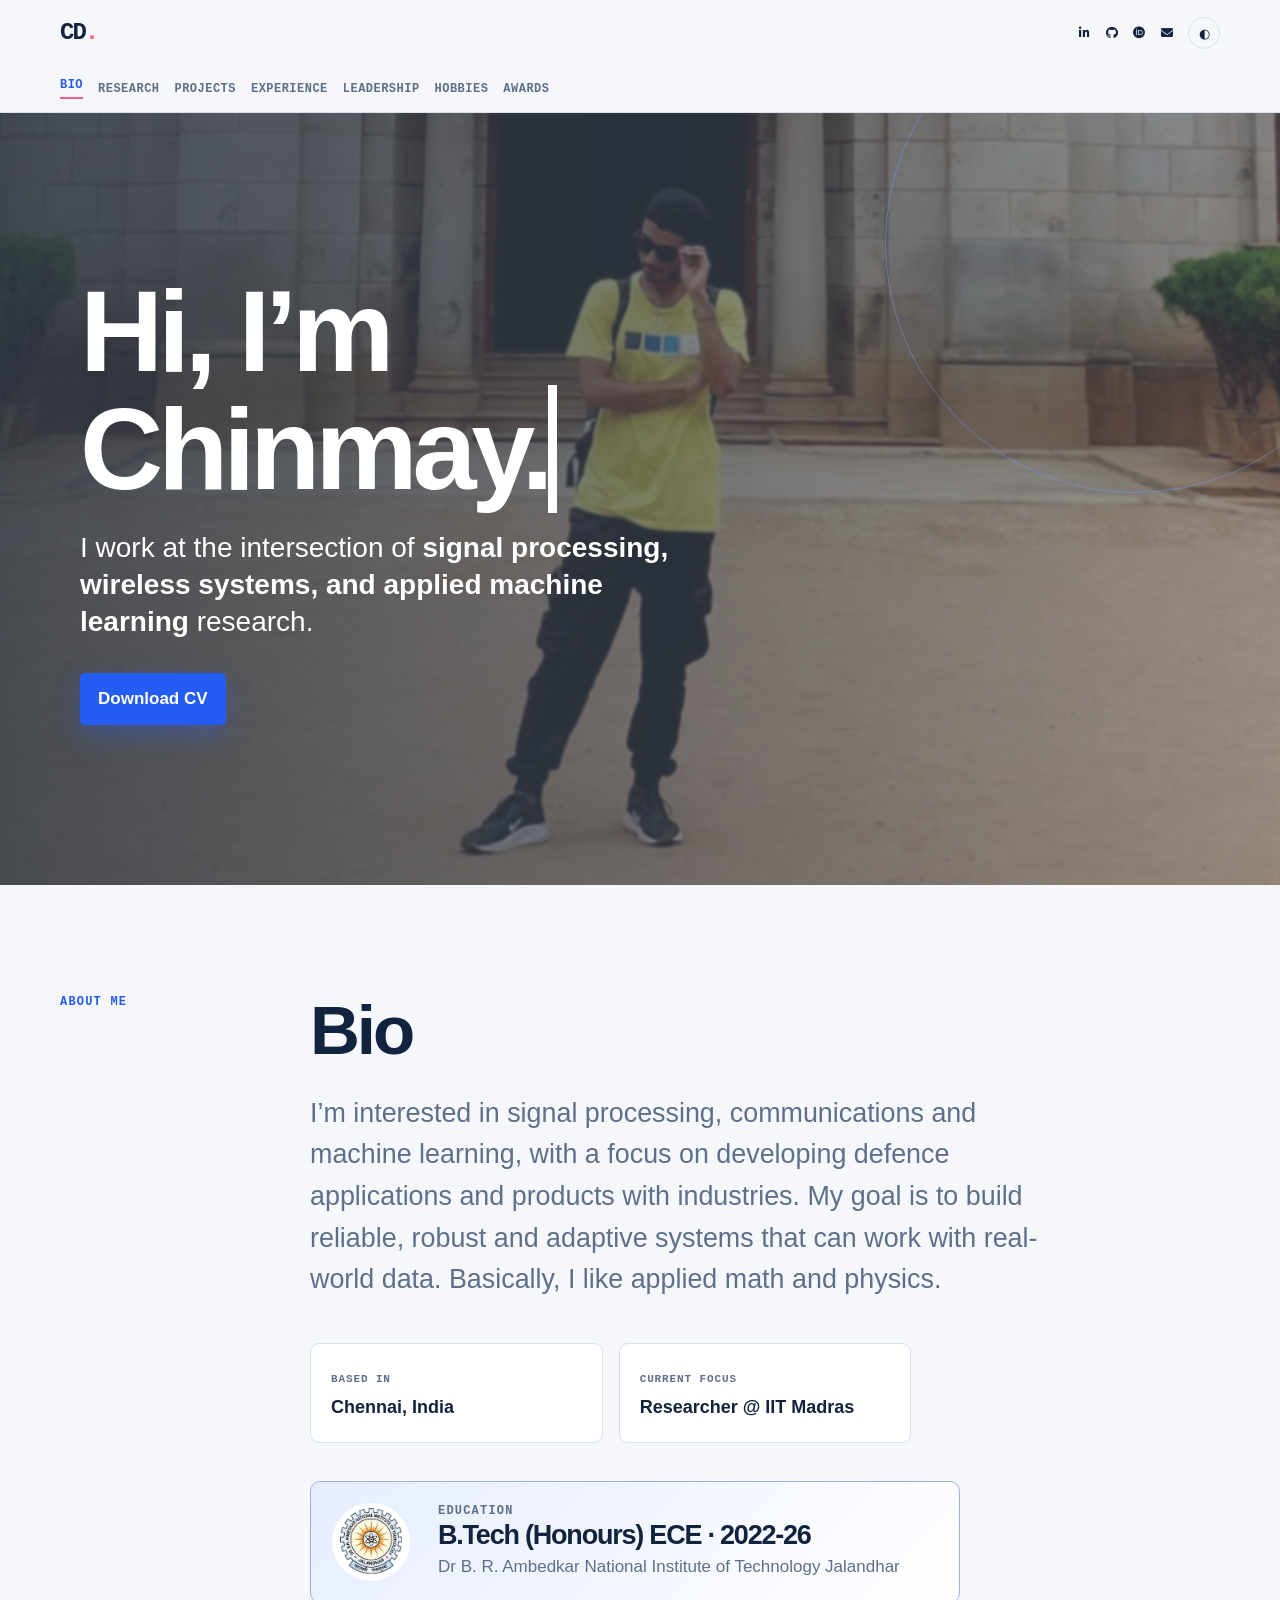
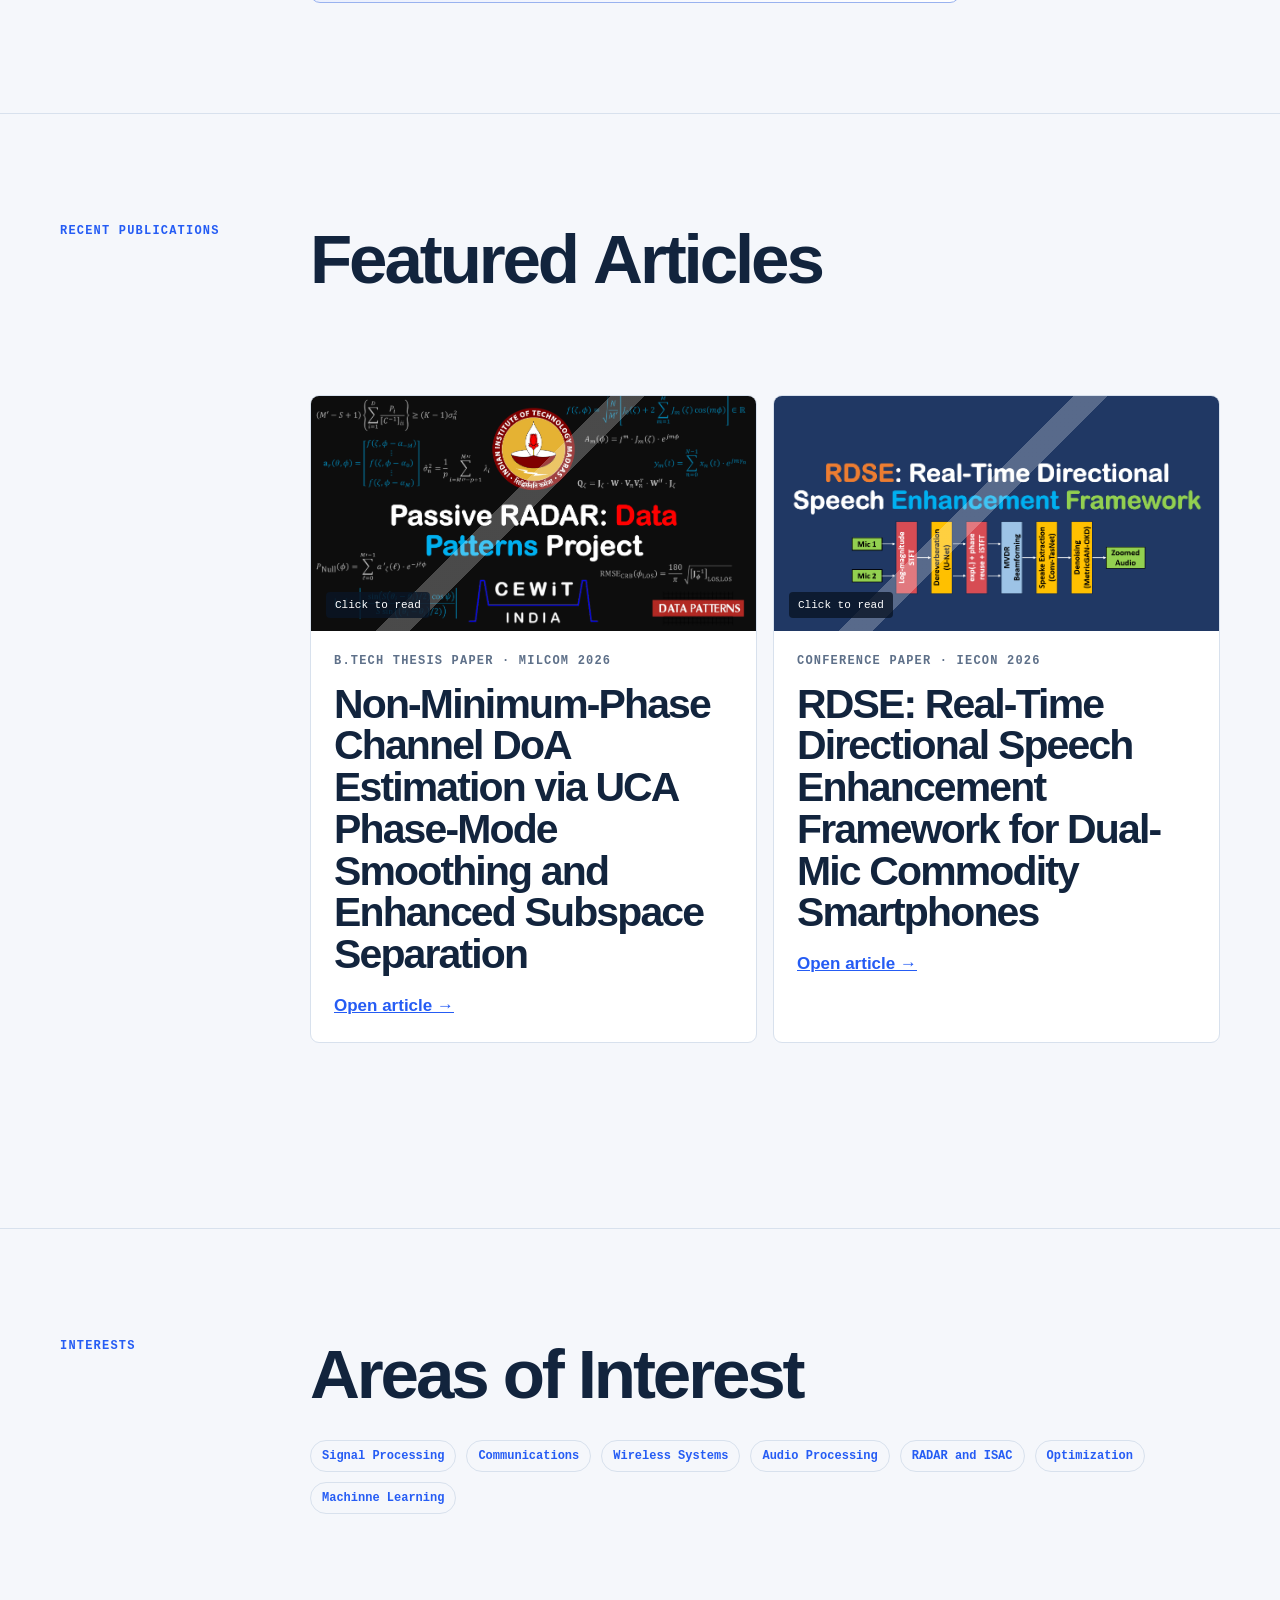
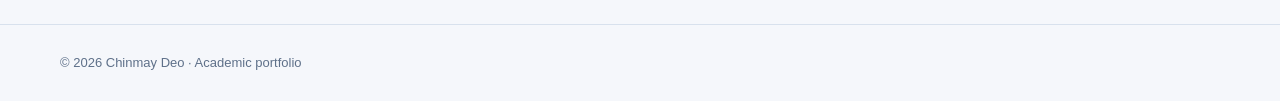
==== index.html @ 7f186fe0 "Add files via upload" ====
<!doctype html>
<html lang="en">
<head>
    <meta charset="utf-8">
    <meta name="viewport" content="width=device-width,initial-scale=1">
    <title>Chinmay Deo | Academic Portfolio</title>
    <meta name="description" content="Academic portfolio of Chinmay Deo.">
    <link rel="stylesheet" href="styles.css">
    <link rel="icon" type="image/png" href="images/favicon.png">
        <link
    rel="stylesheet"
    href="https://cdnjs.cloudflare.com/ajax/libs/font-awesome/6.5.2/css/all.min.css"
>
</head>
<body>
    <header class="top">
        <div class="wrap top-row">
            <a class="brand" href="index.html">CD<i>.</i></a>
            <div class="socials">
<a href="https://www.linkedin.com/in/chinmay-deo-81880b24b/"
   aria-label="LinkedIn"
   target="_blank"
   rel="noopener noreferrer">
    <i class="fa-brands fa-linkedin-in"></i>
</a>

<a href="https://github.com/Chinmay-Deo-2004"
   aria-label="GitHub"
   target="_blank"
   rel="noopener noreferrer">
    <i class="fa-brands fa-github"></i>
</a>

<a href="https://orcid.org/0009-0005-6938-9688"
   aria-label="ORCID"
   target="_blank"
   rel="noopener noreferrer">
    <i class="fa-brands fa-orcid"></i>
</a>

<a href="mailto:chinmay.deo@telwise-research.com"
   aria-label="Email">
    <i class="fa-solid fa-envelope"></i>
</a>
                <button class="theme" data-theme-toggle aria-label="Toggle colour theme">◐</button>
            </div>
        </div>
        <nav class="wrap nav">
            <a aria-current="page" href="index.html">Bio</a>
            <a href="research.html">Research</a>
            <a href="projects.html">Projects</a>
            <a href="experience.html">Experience</a>
            <a href="leadership.html">Leadership</a>
            <a href="hobbies.html">Hobbies</a>
            <a href="awards.html">Awards</a>
        </nav>
    </header>

    <main>
        <section class="hero">
            <div class="hero-photo"></div>
            <div class="orbit"></div>
            <div class="hero-grid">
<h1>
    <span>Hi, I’m</span>
    <br>
    <span data-typing="Chinmay."></span>
</h1>
                <p>
                    I work at the intersection of <strong>signal processing, wireless systems, and applied machine learning</strong>
                    research.
                </p>
                <a class="cta" href="./Chinmay_Resume_one_page_version.pdf" download>
                    Download CV
                </a>
            </div>
        </section>

        <section class="section" id="bio">
            <div class="wrap split">
                <p class="eyebrow">About me</p>
                <div>
                    <h2 class="assemble">Bio</h2>
                    <p class="lead reveal">
                        I’m interested in signal processing, communications and machine learning, with a focus on developing defence applications and products with industries. My goal is to build reliable, robust and adaptive systems that can work with real-world data. Basically, I like applied math and physics. 
                    </p>
                    <div class="fact-grid reveal">
                        <div class="fact">
                            <span>Based in</span>
                            <b>Chennai, India</b>
                        </div>
                        <div class="fact">
                            <span>Current focus</span>
                            <b>Researcher @ IIT Madras</b>
                        </div>
                    </div>
                    <article class="education reveal">
                        <img
                            src="./images/nitj_logo.png"
                            alt="NIT Jalandhar logo"
                        >
                        <div>
                            <p class="eyebrow">Education</p>
                            <h3>B.Tech (Honours) ECE · 2022-26</h3>
                            <p>
                                Dr B. R. Ambedkar National Institute of
                                Technology Jalandhar
                            </p>
                        </div>
                    </article>
                </div>
            </div>
        </section>

        <section class="section">
            <div class="wrap split">
                <p class="eyebrow">Recent Publications</p>
                <div>
                    <h2 class="assemble">
                        Featured Articles
                    </h2>
                    <div class="card-grid">
                        <article class="card reveal">
                            <a class="cover" href="research.html#article-1">
                                <img
                                    src="images/passive_radar.png"
                                    data-fallback="images/placeholder.svg"
                                    alt="Cover placeholder for featured research"
                                >
                                <span class="cover-label">Click to read </span>
                            </a>
                            <div class="card-body">
                                <p class="eyebrow">B.Tech Thesis Paper · MILCOM 2026</p>
                                <h3>Non-Minimum-Phase Channel DoA Estimation via UCA Phase-Mode Smoothing and Enhanced Subspace Separation</h3>
                                <p>
                                    
                                </p>
                                <a href="research.html#article-1">
                                    Open article →
                                </a>
                            </div>
                        </article>

                        <article class="card reveal">
                            <a class="cover" href="research.html#article-2">
                                <img
                                    src="images/rdse.png"
                                    data-fallback="images/placeholder.svg"
                                    alt="Cover placeholder for research"
                                >
                                <span class="cover-label">Click to read</span>
                            </a>
                            <div class="card-body">
                                <p class="eyebrow">Conference paper · IECON 2026</p>
                                <h3>RDSE: Real-Time Directional Speech Enhancement Framework for Dual-Mic Commodity Smartphones</h3>
                                <p>
                                </p>
                                <a href="research.html#article-2">
                                    Open article →
                                </a>
                            </div>
                        </article>
                    </div>
                </div>
            </div>
        </section>

        
<section class="section" id="interests">
    <div class="wrap split">
        <p class="eyebrow">Interests</p>

        <div>
            <h2 class="assemble">Areas of Interest</h2>

            <div class="tag-list reveal">
                <span class="tag">Signal Processing</span>
                <span class="tag">Communications</span>
                <span class="tag">Wireless Systems</span>
                <span class="tag">Audio Processing</span>
                <span class="tag">RADAR and ISAC</span>
                <span class="tag">Optimization</span>
                <span class="tag">Machinne Learning</span>
            </div>
        </div>
    </div>
</section>

    </main>

    <footer class="wrap footer">
        © <span data-year></span> Chinmay Deo · Academic portfolio
    </footer>

    <script src="script.js"></script>
</body>
</html>
---- styles.css ----
:root {
    --bg: #f5f7fb;
    --surface: #fff;
    --ink: #12243d;
    --muted: #5e7089;
    --line: #d8e1ed;
    --primary: #255cf4;
    --accent: #ff5b7f;
    --mint: #14c7a1;
    --shadow: 0 18px 48px rgba(24, 47, 78, .12);
}

:root[data-theme="dark"] {
    --bg: #091525;
    --surface: #102238;
    --ink: #eff6ff;
    --muted: #aac0d8;
    --line: #28415e;
    --primary: #72a0ff;
    --accent: #ff88a2;
    --mint: #58e6c6;
    --shadow: 0 18px 48px rgba(0, 0, 0, .28);
}

* {
    box-sizing: border-box;
}

html {
    scroll-behavior: smooth;
}

body {
    margin: 0;
    background: var(--bg);
    color: var(--ink);
    font: 17px/1.55 Arial, sans-serif;
}

a {
    color: inherit;
}

.wrap {
    width: min(1160px, calc(100% - 40px));
    margin: auto;
}

.top {
    border-bottom: 1px solid var(--line);
    background: color-mix(in srgb, var(--bg) 92%, transparent);
    position: sticky;
    top: 0;
    z-index: 10;
    backdrop-filter: blur(12px);
}

.top-row {
    min-height: 66px;
    display: flex;
    align-items: center;
    justify-content: space-between;
    gap: 18px;
}

.brand {
    font: bold 24px/1 ui-monospace, monospace;
    text-decoration: none;
    letter-spacing: -2px;
}

.brand i {
    color: var(--accent);
    font-style: normal;
}

.socials,
.nav {
    display: flex;
    align-items: center;
    gap: 15px;
}

.socials a,
.nav a {
    font: 600 12px/1 ui-monospace, monospace;
    text-transform: uppercase;
    letter-spacing: .04em;
    text-decoration: none;
}

.socials a:hover,
.nav a:hover {
    color: var(--primary);
}

.theme {
    color: var(--ink);
    background: transparent;
    border: 1px solid var(--line);
    width: 32px;
    height: 32px;
    border-radius: 50%;
    cursor: pointer;
}

.nav {
    overflow: auto;
    padding: 13px 0;
}

.nav a {
    white-space: nowrap;
    color: var(--muted);
}

.nav a[aria-current="page"] {
    color: var(--primary);
}

.nav a[aria-current="page"]:after {
    content: "";
    display: block;
    height: 2px;
    background: var(--accent);
    margin-top: 6px;
}

/* Hero */

.hero {
    min-height: 610px;
    display: grid;
    align-items: end;
    position: relative;
    overflow: hidden;
    background: #09182c;
    color: #fff;
}

.hero-photo {
    position: absolute;
    inset: 0;
    background:
        linear-gradient(
            90deg,
            rgba(7, 20, 38, .94),
            rgba(7, 20, 38, .69) 54%,
            rgba(7, 20, 38, .45)
        ),
        url("images/chinmay-portrait.png") center/cover;
    filter: grayscale(1);
}

.hero-grid {
    position: relative;
    width: min(1160px, calc(100% - 40px));
    margin: auto;
    padding: 90px 0;
}

.kicker {
    margin: 0 0 18px;
    color: var(--mint);
    font: 600 12px/1.2 ui-monospace, monospace;
    letter-spacing: .12em;
    text-transform: uppercase;
}

.hero h1,
.page-hero h1,
h2,
h3 {
    letter-spacing: -.045em;
    line-height: 1.02;
}

.hero h1 {
    font-size: clamp(55px, 9vw, 120px);
    margin: 0 0 22px;
    max-width: 850px;
}

/* Blinking typing cursor */

.hero h1 {
    font-size: clamp(55px, 9vw, 120px);
    margin: 0 0 22px;
    max-width: none;
}

.hero h1 [data-typing] {
    white-space: nowrap;
    border-right: 0.08em solid currentColor;
    animation: cursor-blink 0.8s steps(1) infinite;
}

@keyframes cursor-blink {
    50% {
        border-color: transparent;
    }
}

.hero p:not(.kicker) {
    max-width: 610px;
    margin: 0 0 32px;
    font-size: clamp(20px, 2.3vw, 28px);
    line-height: 1.32;
}

.cta {
    display: inline-flex;
    align-items: center;
    gap: 16px;
    background: var(--primary);
    padding: 13px 18px;
    color: #fff;
    font-weight: 700;
    text-decoration: none;
    border-radius: 5px;
    box-shadow: 0 9px 26px rgba(37, 92, 244, .35);
    transition: transform .2s;
}

.cta:hover {
    transform: translateY(-3px);
}

.orbit {
    position: absolute;
    border: 1px solid rgba(113, 160, 255, .45);
    border-radius: 50%;
    width: 500px;
    height: 500px;
    right: -105px;
    top: -120px;
    animation: spin 30s linear infinite;
}

.orbit:after {
    content: "";
    position: absolute;
    width: 13px;
    height: 13px;
    border-radius: 50%;
    background: var(--accent);
    top: 48px;
    left: 80px;
    box-shadow: 0 0 24px var(--accent);
}

@keyframes spin {
    to {
        transform: rotate(360deg);
    }
}

.hero-note {
    position: absolute;
    bottom: 16px;
    right: 24px;
    margin: 0;
    font: 11px ui-monospace, monospace;
    color: #cbd9ed;
}

/* Sections */

.section {
    padding: 110px 0;
    border-bottom: 1px solid var(--line);
}

.eyebrow {
    margin: 0 0 16px;
    color: var(--primary);
    font: 700 12px ui-monospace, monospace;
    letter-spacing: .1em;
    text-transform: uppercase;
}

.split {
    display: grid;
    grid-template-columns: 210px 1fr;
    gap: 40px;
}

.split h2 {
    font-size: clamp(40px, 5.4vw, 74px);
    margin: 0 0 25px;
}

.lead {
    max-width: 760px;
    font-size: clamp(20px, 2.1vw, 27px);
    color: var(--muted);
}

.fact-grid,
.card-grid {
    display: grid;
    grid-template-columns: repeat(3, 1fr);
    gap: 16px;
    margin-top: 42px;
}

.fact,
.card {
    background: var(--surface);
    border: 1px solid var(--line);
    border-radius: 9px;
    padding: 20px;
}

.fact b {
    display: block;
    font-size: 18px;
    margin-top: 4px;
}

.fact span {
    font: 700 11px ui-monospace, monospace;
    letter-spacing: .08em;
    color: var(--muted);
    text-transform: uppercase;
}

.education {
    display: grid;
    grid-template-columns: 86px 1fr;
    align-items: center;
    gap: 20px;
    max-width: 650px;
    margin-top: 38px;
    padding: 21px;
    background: linear-gradient(
        135deg,
        color-mix(in srgb, var(--primary) 11%, var(--surface)),
        var(--surface)
    );
    border: 1px solid color-mix(
        in srgb,
        var(--primary) 35%,
        var(--line)
    );
    border-radius: 10px;
}

.education img {
    width: 78px;
    height: 78px;
    object-fit: contain;
    background: #fff;
    border-radius: 50%;
    padding: 5px;
}

.education h3 {
    font-size: 27px;
    margin: 4px 0;
}

.education p {
    margin: 0;
    color: var(--muted);
}

/* Page hero */

.page-hero {
    background: linear-gradient(125deg, #112b54, #1b4477);
    color: #fff;
    padding: 86px max(20px, calc((100vw - 1160px) / 2));
    position: relative;
    overflow: hidden;
}

.page-hero:after {
    content: "";
    position: absolute;
    width: 300px;
    height: 300px;
    border: 1px solid rgba(255, 255, 255, .25);
    border-radius: 50%;
    right: -90px;
    top: -110px;
}

.page-hero h1 {
    font-size: clamp(48px, 7vw, 92px);
    margin: 0;
    max-width: 900px;
}

.page-hero p {
    max-width: 680px;
    font-size: 21px;
    margin: 23px 0 0;
    color: #d9e8ff;
}

/* Cards */

.card-grid {
    grid-template-columns: repeat(2, 1fr);
    margin: 0;
    padding: 75px 0;
}

.card {
    padding: 0;
    overflow: hidden;
    transition: transform .2s, box-shadow .2s;
}

.card:hover {
    transform: translateY(-6px);
    box-shadow: var(--shadow);
}

.card-body {
    padding: 23px;
}

.card h2,
.card h3 {
    margin: 12px 0;
    font-size: clamp(28px, 3.2vw, 44px);
}

.card p {
    color: var(--muted);
}

.cover {
    position: relative;
    display: block;
    height: 235px;
    background: linear-gradient(135deg, #2e65e8, #14c7a1);
    overflow: hidden;
}

.research-cover {
    position: relative;
    display: block;
    height: 235px;
    background: linear-gradient(135deg, #2e65e8, #14c7a1);
    overflow: hidden;
}

.cover:nth-child(1):after {
    content: "";
    position: absolute;
    inset: 0;
    background: linear-gradient(
        135deg,
        transparent 44%,
        rgba(255, 255, 255, .25) 44% 49%,
        transparent 49%
    );
}

.cover img {
    width: 100%;
    height: 100%;
    object-fit: cover;
}

.research-cover img {
    width: 100%;
    height: 100%;
    object-fit: contain;
}

.cover-label {
    position: absolute;
    z-index: 1;
    left: 15px;
    bottom: 13px;
    background: rgba(9, 21, 37, .8);
    color: #fff;
    padding: 7px 9px;
    border-radius: 4px;
    font: 11px ui-monospace, monospace;
}

.card a:not(.cover) {
    font-weight: 700;
    color: var(--primary);
}

/* Timeline */

.timeline {
    padding: 75px 0;
}

.timeline article {
    display: grid;
    grid-template-columns: 200px 1fr;
    gap: 28px;
    padding: 30px 0;
    border-top: 1px solid var(--line);
}

.timeline time {
    font: 700 12px ui-monospace, monospace;
    color: var(--primary);
    letter-spacing: .07em;
}

.timeline h2 {
    font-size: 34px;
    margin: 0 0 10px;
}

.timeline p {
    max-width: 680px;
    color: var(--muted);
}

/* Experience */
.timeline article {
  display: grid;
  grid-template-columns: 200px 1fr;
  gap: 28px;
  padding: 30px 0;
  border-top: 1px solid var(--line);
}

.experience-date {
  display: flex;
  flex-direction: column;
  align-items: flex-start;
  gap: 18px;
}

.experience-date time {
  font: 700 12px ui-monospace, monospace;
  color: var(--primary);
  letter-spacing: .07em;
}

.experience-logo {
  width: 64px;
  height: 64px;
  padding: 7px;
  object-fit: contain;
  background: #fff;
  border: 1px solid var(--line);
  border-radius: 50%;
}

.experience-org {
  margin: -2px 0 12px;
  color: var(--primary);
  font-weight: 700;
}

.timeline h2 {
  font-size: 34px;
  margin: 0 0 8px;
}

.timeline p {
  max-width: 680px;
  color: var(--muted);
}

/* Tags */

.tag-list {
    display: flex;
    flex-wrap: wrap;
    gap: 10px;
    margin-top: 30px;
}

.tag {
    border: 1px solid var(--line);
    padding: 8px 11px;
    border-radius: 999px;
    font: 700 12px ui-monospace, monospace;
    color: var(--primary);
}

/* Footer */

.footer {
    padding: 28px 0;
    color: var(--muted);
    font-size: 13px;
}

/* Scroll animations */

.js .reveal {
    opacity: 0;
    transform: translateY(24px);
    transition: opacity .6s ease, transform .6s ease;
}

.js .reveal.show {
    opacity: 1;
    transform: none;
}

.js .assemble span {
    display: inline-block;
    opacity: 0;
    transform: translateY(.8em);
    transition: opacity .48s ease, transform .48s ease;
}

.js .assemble.show span {
    opacity: 1;
    transform: none;
}

.js .assemble.show span:nth-child(2) {
    transition-delay: .06s;
}

.js .assemble.show span:nth-child(3) {
    transition-delay: .12s;
}

.js .assemble.show span:nth-child(4) {
    transition-delay: .18s;
}

.js .assemble.show span:nth-child(5) {
    transition-delay: .24s;
}

.js .assemble.show span:nth-child(6) {
    transition-delay: .3s;
}

/* Responsive */

@media (max-width: 760px) {
    .wrap {
        width: min(100% - 28px, 1160px);
    }

    .socials {
        gap: 8px;
    }

    .socials a {
        font-size: 10px;
    }

    .top-row {
        min-height: 59px;
    }

    .nav {
        gap: 13px;
    }

    .hero {
        min-height: 570px;
    }

    .hero-grid {
        width: min(100% - 28px, 1160px);
        padding: 70px 0;
    }

    .split,
    .timeline article {
        grid-template-columns: 1fr;
        gap: 20px;
    }

    .fact-grid,
    .card-grid {
        grid-template-columns: 1fr;
    }

    .section {
        padding: 72px 0;
    }

    .page-hero {
        padding: 65px 20px;
    }

    .education {
        grid-template-columns: 68px 1fr;
    }

    .education img {
        width: 62px;
        height: 62px;
    }

    .orbit {
        width: 300px;
        height: 300px;
        right: -130px;
        top: -95px;
    }

      .timeline article {
    grid-template-columns: 1fr;
    gap: 16px;
  }

  .experience-date {
    flex-direction: row;
    align-items: center;
    justify-content: space-between;
  }

  .experience-logo {
    width: 56px;
    height: 56px;
  }
}

.publication-video {
    width: 100%;
    margin: 0;
}

.publication-video video {
    display: block;
    width: 100%;
    height: auto;
    max-width: 100%;
    object-fit: contain;
    border-radius: 14px;
    background: #000;
}

.publication-video figcaption {
    margin-top: 12px;
    color: var(--muted);
    font-size: 14px;
    line-height: 1.6;
}


/* Hero */

.hero {
    min-height: 610px;
    display: grid;
    grid-template-columns: minmax(0, 1fr) minmax(280px, 400px);
    align-items: center;
    gap: clamp(30px, 6vw, 90px);
    position: relative;
    overflow: hidden;
    background: #09182c;
    color: #fff;
    padding: 70px max(20px, calc((100vw - 1160px) / 2));
}


/* =========================================
   RESEARCH CARDS
========================================= */

.research-card-link {
    display: block;
    color: inherit;
    text-decoration: none;
    min-width: 0;
}

.research-card-link .card {
    height: 100%;
}

.research-card-link .card h2 {
    color: var(--ink);
}

.research-card-link:hover .research-read-more {
    text-decoration: underline;
}

.research-card-link:focus-visible {
    outline: 3px solid var(--primary);
    outline-offset: 5px;
    border-radius: 9px;
}

.research-read-more {
    display: inline-block;
    margin-top: 8px;
    color: var(--primary);
    font-weight: 700;
}


/* =========================================
   INDIVIDUAL PUBLICATION PAGE
========================================= */

.publication-page {
    max-width: 900px;
    padding-top: 55px;
    padding-bottom: 90px;
}

.publication-back {
    display: inline-block;
    margin-bottom: 40px;
    color: var(--primary);
    font-weight: 700;
    text-decoration: none;
}

.publication-back:hover {
    text-decoration: underline;
}

.publication-meta {
    padding-bottom: 30px;
    border-bottom: 1px solid var(--line);
}

.publication-meta h2 {
    font-size: clamp(32px, 5vw, 52px);
    margin: 0 0 20px;
}

.publication-authors {
    font-size: 18px;
    font-weight: 600;
}

.publication-venue {
    color: var(--muted);
}

.publication-status {
    display: flex;
    flex-wrap: wrap;
    align-items: center;
    gap: 12px;
    margin-top: 22px;
}

.status-badge {
    display: inline-block;
    padding: 7px 13px;
    border-radius: 999px;
    background: color-mix(
        in srgb,
        var(--mint) 17%,
        var(--surface)
    );
    color: var(--ink);
    border: 1px solid var(--mint);
    font: 700 12px ui-monospace, monospace;
}

.publication-category {
    color: var(--muted);
    font: 700 12px ui-monospace, monospace;
}


/* PDF and code buttons */

.publication-actions {
    display: flex;
    flex-wrap: wrap;
    gap: 14px;
    margin: 30px 0 55px;
}

.publication-actions .cta {
    margin: 0;
}

.publication-code {
    display: inline-flex;
    align-items: center;
    justify-content: center;
    padding: 13px 18px;
    border: 1px solid var(--line);
    border-radius: 5px;
    color: var(--primary);
    font-weight: 700;
    text-decoration: none;
    transition: transform .2s, box-shadow .2s;
}

.publication-code:hover {
    transform: translateY(-3px);
    box-shadow: var(--shadow);
}


/* Publication cover */

.publication-cover-section {
    margin-bottom: 65px;
}

.publication-cover {
    margin: 0;
    border: 1px solid var(--line);
    border-radius: 10px;
    overflow: hidden;
    background: var(--surface);
}

.publication-cover img {
    display: block;
    width: 100%;
    height: auto;
    max-height: 600px;
    object-fit: contain;
}


/* Abstract */

.publication-abstract {
    padding: 40px 0;
    border-top: 1px solid var(--line);
    border-bottom: 1px solid var(--line);
}

.publication-abstract h2,
.publication-details h2 {
    font-size: clamp(32px, 4vw, 44px);
    margin: 0 0 22px;
}

.publication-abstract > p:last-child {
    max-width: 780px;
    color: var(--muted);
    font-size: 18px;
    line-height: 1.8;
}


/* Publication metadata */

.publication-details {
    padding: 45px 0;
}

.publication-detail-list {
    border-top: 1px solid var(--line);
}

.publication-detail {
    display: flex;
    justify-content: space-between;
    align-items: flex-start;
    gap: 24px;
    padding: 17px 0;
    border-bottom: 1px solid var(--line);
}

.publication-detail span {
    color: var(--muted);
}

.publication-detail strong {
    text-align: right;
}

.publication-detail a {
    color: var(--primary);
    text-decoration: none;
}

.publication-detail a:hover {
    text-decoration: underline;
}


/* Bottom navigation */

.publication-footer {
    padding-top: 25px;
    border-top: 1px solid var(--line);
}


/* Responsive layout */

@media (max-width: 600px) {

    .publication-page {
        padding-top: 35px;
        padding-bottom: 60px;
    }

    .publication-actions {
        flex-direction: column;
    }

    .publication-actions .cta,
    .publication-code {
        width: 100%;
        text-align: center;
    }

    .publication-detail {
        flex-direction: column;
        gap: 6px;
    }

    .publication-detail strong {
        text-align: left;
    }

}


/* =========================================
   BACHELOR'S THESIS PAGE — THEME MATCH
========================================= */

/* Keep the page aligned with the shared site width */

.thesis-content {
    max-width: 900px;
    padding-top: 75px;
    padding-bottom: 90px;
}

/* Match the site's hero typography and accent */

.page-hero .eyebrow {
    color: var(--mint);
}

.page-hero h1 {
    position: relative;
    z-index: 1;
}

.page-hero > p:not(.eyebrow) {
    position: relative;
    z-index: 1;
}

/* Sections */

.thesis-section {
    padding-bottom: 65px;
    margin-bottom: 65px;
    border-bottom: 1px solid var(--line);
}

.thesis-section:last-of-type {
    border-bottom: none;
    margin-bottom: 0;
}

.thesis-section h2 {
    color: var(--ink);
    font-size: clamp(34px, 4.5vw, 54px);
    margin: 0 0 22px;
}

.thesis-section .eyebrow {
    color: var(--primary);
    margin-bottom: 15px;
}

.thesis-description {
    max-width: 760px;
    color: var(--muted);
    font-size: 18px;
    line-height: 1.8;
}

/* Paper and thesis cover images */

.thesis-cover {
    display: block;
    width: 100%;
    max-width: 680px;
    height: auto;
    margin: 30px auto;
    border: 1px solid var(--line);
    border-radius: 9px;
    background: var(--surface);
}

/* Links */

.thesis-links {
    display: flex;
    flex-direction: column;
    align-items: flex-start;
    gap: 14px;
    margin: 24px 0 30px;
}

.thesis-link {
    color: var(--primary);
    font-weight: 700;
    text-decoration: none;
    line-height: 1.7;
}

.thesis-link:hover {
    text-decoration: underline;
    text-underline-offset: 4px;
}

.thesis-link:focus-visible,
.thesis-resource-list a:focus-visible {
    outline: 2px solid var(--primary);
    outline-offset: 5px;
}

/* Abstract */

.thesis-abstract {
    margin-top: 35px;
}

.thesis-abstract h3 {
    color: var(--ink);
    font-size: 27px;
    margin: 0 0 18px;
}

.thesis-abstract p {
    max-width: 780px;
    color: var(--muted);
    font-size: 17px;
    line-height: 1.85;
}

/* Presentation and technical-note list */

.thesis-resource-list {
    display: flex;
    flex-direction: column;
    margin-top: 30px;
    border-top: 1px solid var(--line);
}

.thesis-resource-list a {
    display: block;
    padding: 18px 0;
    border-bottom: 1px solid var(--line);
    color: var(--primary);
    font-weight: 700;
    line-height: 1.7;
    text-decoration: none;
    transition: padding-left 0.2s;
}

.thesis-resource-list a:hover {
    padding-left: 8px;
    text-decoration: underline;
    text-underline-offset: 4px;
}

/* Code availability */

.thesis-code-note {
    margin-top: 35px;
    padding: 20px;
    color: var(--muted);
    background: var(--surface);
    border: 1px solid var(--line);
    border-radius: 9px;
    font-size: 14px;
    line-height: 1.7;
}

/* Responsive */

@media (max-width: 760px) {
    .thesis-content {
        width: min(100% - 28px, 900px);
        padding-top: 48px;
        padding-bottom: 65px;
    }

    .thesis-section {
        padding-bottom: 45px;
        margin-bottom: 45px;
    }

    .thesis-cover {
        margin: 24px auto;
    }
}

/* Extracurriculars */

.extracurriculars {
    padding: 0 0 65px;
}

.extracurricular-heading {
    margin-bottom: 22px;
}

.extracurricular-heading .eyebrow {
    margin-bottom: 10px;
}

.extracurricular-heading h2 {
    font-size: clamp(30px, 4vw, 42px);
    margin: 0;
}

.extracurricular-list {
    border-top: 1px solid var(--line);
}

.extracurricular-item {
    display: flex;
    align-items: baseline;
    gap: 18px;
    padding: 17px 0;
    border-bottom: 1px solid var(--line);
}

.activity {
    flex: 0 0 150px;
    font-weight: 700;
    color: var(--ink);
}

.activity-detail {
    color: var(--muted);
    font-size: 14px;
}

/* Responsive */

@media (max-width: 600px) {
    .extracurricular-item {
        flex-wrap: wrap;
        gap: 5px 12px;
    }

    .activity {
        flex-basis: 100%;
    }
}

        /* =========================================
           LEADERSHIP / TEACHING / VOLUNTEERING
        ========================================= */

        .activity-section {
            padding: 85px 0 95px;
            border-bottom: 1px solid var(--line);
        }

        .activity-heading {
            margin-bottom: 55px;
        }

        .activity-heading h2 {
            font-size: clamp(42px, 6vw, 72px);
            margin: 0;
        }

        .activity-heading > p:last-child {
            max-width: 720px;
            color: var(--muted);
            font-size: 18px;
            margin-top: 20px;
        }


        /* =========================================
           ACTIVITY BLOCK
        ========================================= */

        .activity-list {
            display: flex;
            flex-direction: column;
            gap: 65px;
        }

        .activity-item {
            max-width: 1000px;
        }


        /* =========================================
           LOGO + HEADING CARD
        ========================================= */

        .activity-header {
            display: grid;
            grid-template-columns: 100px 1fr;
            align-items: center;
            gap: 30px;

            padding: 25px 28px;

            background:
                linear-gradient(
                    135deg,
                    color-mix(in srgb, var(--primary) 12%, var(--surface)),
                    var(--surface)
                );

            border: 1px solid
                color-mix(
                    in srgb,
                    var(--primary) 55%,
                    var(--line)
                );

            border-radius: 12px;

            box-shadow:
                0 10px 30px
                color-mix(
                    in srgb,
                    var(--primary) 8%,
                    transparent
                );

            transition:
                transform .2s,
                box-shadow .2s;
        }

        .activity-header:hover {
            transform: translateY(-3px);

            box-shadow:
                0 16px 38px
                color-mix(
                    in srgb,
                    var(--primary) 14%,
                    transparent
                );
        }


        /* Logo */

        .activity-logo {
            width: 82px;
            height: 82px;

            display: flex;
            align-items: center;
            justify-content: center;

            background: #fff;

            border-radius: 50%;

            padding: 7px;

            overflow: hidden;
        }

        .activity-logo img {
            width: 100%;
            height: 100%;

            object-fit: contain;
        }


        /* Header text */

        .activity-meta {
            margin: 0 0 5px;

            color: var(--primary);

            font:
                700 12px/1.2
                ui-monospace,
                monospace;

            letter-spacing: .1em;

            text-transform: uppercase;
        }

        .activity-header h3 {
            margin: 0 0 5px;

            font-size: clamp(28px, 3vw, 38px);

            letter-spacing: -.035em;
        }

        .activity-subtitle {
            margin: 0;

            color: var(--muted);

            font-size: 17px;
        }


        /* =========================================
           DESCRIPTION
        ========================================= */

        .activity-description {
            max-width: 820px;

            margin:
                25px
                0
                0
                112px;

            color: var(--muted);

            font-size: 18px;

            line-height: 1.8;
        }

        .activity-description strong {
            color: var(--ink);
        }


        /* =========================================
           STANDALONE PHOTOS
        ========================================= */

        .activity-media {
            margin:
                30px
                0
                0
                112px;

            display: flex;
            flex-wrap: wrap;
            gap: 18px;
        }

        .activity-media img {
            display: block;

            width: auto;
            max-width: 100%;

            max-height: 430px;

            object-fit: contain;

            border-radius: 9px;

            border: 1px solid var(--line);

            background: var(--surface);

            box-shadow: var(--shadow);
        }

        .activity-media.single img {
            max-width: 820px;
        }


        /* =========================================
           SECTION DIVIDER
        ========================================= */

        .activity-item + .activity-item {
            padding-top: 10px;
        }


        /* =========================================
           CAMEOS
        ========================================= */

        .cameos {
            padding-bottom: 80px;
        }

        .cameo-text {
            max-width: 900px;

            margin: 25px 0 0;

            color: var(--muted);

            font-size: 17px;

            line-height: 1.9;
        }

        .cameo-text strong {
            color: var(--ink);
        }

        .cameo-emoji {
            margin-right: 3px;
        }


        /* =========================================
           RESPONSIVE
        ========================================= */

        @media (max-width: 760px) {

            .activity-section {
                padding: 65px 0 75px;
            }

            .activity-header {
                grid-template-columns: 70px 1fr;

                gap: 18px;

                padding: 20px;
            }

            .activity-logo {
                width: 62px;
                height: 62px;
            }

            .activity-header h3 {
                font-size: 25px;
            }

            .activity-subtitle {
                font-size: 15px;
            }

            .activity-description,
            .activity-media {
                margin-left: 0;
            }

            .activity-description {
                font-size: 16px;
            }

            .activity-media img {
                width: 100%;
                height: auto;
                max-height: none;
            }
        }

/* =========================================================
   HOBBY COLLAGES
   ========================================================= */

.hobby-gallery-section {
  padding: 8rem 0 9rem;
  overflow: hidden;
}

.photography-section {
  padding-top: 3rem;
}

.gallery-heading {
  max-width: 720px;
  margin-bottom: 3rem;
}

.gallery-heading h2 {
  margin-top: 0.5rem;
}


/* =========================================================
   COLLAGE
   ========================================================= */

.art-collage {
  display: grid;

  /*
   * 12 columns gives us enough combinations of
   * squares, horizontal rectangles and vertical rectangles.
   */
  grid-template-columns: repeat(12, minmax(0, 1fr));

  /*
   * Small base rows allow dense packing.
   */
  grid-auto-rows: 72px;

  /*
   * This is the important part:
   * fill available holes with later elements.
   */
  grid-auto-flow: dense;

  gap: 3px;

  width: 100%;

  background: var(--bg, #f4f4f1);
}


/* =========================================================
   IMAGE TILE
   ========================================================= */

.art-piece {
  position: relative;

  margin: 0;
  min-width: 0;
  min-height: 0;

  overflow: hidden;

  cursor: pointer;

  background: #e8e8e5;

  isolation: isolate;
}

.art-piece img {
  display: block;

  width: 100%;
  height: 100%;

  object-fit: cover;

  transition:
    transform 650ms cubic-bezier(.2, .8, .2, 1),
    filter 400ms ease;
}


/* =========================================================
   AUTOMATIC TILE SIZING
   =========================================================

   The pattern repeats indefinitely.

   Every image gets one of these sizes automatically.
   Add 10, 20 or 50 images and the pattern keeps going.
   ========================================================= */


/* LARGE VERTICAL */

.art-piece:nth-child(8n + 1) {
  grid-column: span 4;
  grid-row: span 5;
}


/* MEDIUM SQUARE */

.art-piece:nth-child(8n + 2) {
  grid-column: span 3;
  grid-row: span 3;
}


/* WIDE */

.art-piece:nth-child(8n + 3) {
  grid-column: span 5;
  grid-row: span 3;
}


/* SMALL SQUARE */

.art-piece:nth-child(8n + 4) {
  grid-column: span 2;
  grid-row: span 2;
}


/* LARGE SQUARE */

.art-piece:nth-child(8n + 5) {
  grid-column: span 4;
  grid-row: span 4;
}


/* TALL */

.art-piece:nth-child(8n + 6) {
  grid-column: span 3;
  grid-row: span 4;
}


/* MEDIUM HORIZONTAL */

.art-piece:nth-child(8n + 7) {
  grid-column: span 4;
  grid-row: span 2;
}


/* SMALL VERTICAL */

.art-piece:nth-child(8n + 8) {
  grid-column: span 2;
  grid-row: span 3;
}


/* =========================================================
   HOVER INTERACTION
   ========================================================= */

.art-piece:hover {
  z-index: 10;
}

.art-piece:hover img {
  transform: scale(1.06);
}


/* Subtle overlay */

.art-piece::after {
  content: "";

  position: absolute;
  inset: 0;

  background: rgba(0, 0, 0, 0.08);

  opacity: 0;

  transition: opacity 300ms ease;

  pointer-events: none;
}

.art-piece:hover::after {
  opacity: 1;
}


/* =========================================================
   CAPTIONS
   ========================================================= */

.art-piece figcaption {
  position: absolute;

  left: 0;
  right: 0;
  bottom: 0;

  z-index: 2;

  display: flex;
  justify-content: space-between;
  align-items: center;

  padding: 0.7rem 0.8rem;

  color: white;

  background: linear-gradient(
    to top,
    rgba(0, 0, 0, 0.7),
    rgba(0, 0, 0, 0)
  );

  font-size: 0.65rem;
  letter-spacing: 0.06em;
  text-transform: uppercase;

  opacity: 0;

  transform: translateY(4px);

  transition:
    opacity 300ms ease,
    transform 300ms ease;
}

.art-piece figcaption span:first-child {
  opacity: 0.55;
}

.art-piece:hover figcaption {
  opacity: 1;
  transform: translateY(0);
}


/* =========================================================
   DRAWINGS
   Slightly tighter / denser composition
   ========================================================= */

.drawings-collage {
  grid-auto-rows: 70px;
}


/* =========================================================
   PHOTOGRAPHY
   Slightly wider visual rhythm
   ========================================================= */

.photography-collage {
  grid-auto-rows: 72px;
}


/* =========================================================
   MOBILE
   ========================================================= */

@media (max-width: 800px) {

  .hobby-gallery-section {
    padding: 5rem 0 6rem;
  }

  .gallery-heading {
    margin-bottom: 2rem;
  }

  .art-collage {
    grid-template-columns: repeat(6, minmax(0, 1fr));

    grid-auto-rows: 70px;

    gap: 2px;
  }


  /* Repeatable mobile pattern */

  .art-piece:nth-child(8n + 1) {
    grid-column: span 3;
    grid-row: span 4;
  }

  .art-piece:nth-child(8n + 2) {
    grid-column: span 3;
    grid-row: span 3;
  }

  .art-piece:nth-child(8n + 3) {
    grid-column: span 4;
    grid-row: span 3;
  }

  .art-piece:nth-child(8n + 4) {
    grid-column: span 2;
    grid-row: span 3;
  }

  .art-piece:nth-child(8n + 5) {
    grid-column: span 3;
    grid-row: span 4;
  }

  .art-piece:nth-child(8n + 6) {
    grid-column: span 3;
    grid-row: span 3;
  }

  .art-piece:nth-child(8n + 7) {
    grid-column: span 4;
    grid-row: span 2;
  }

  .art-piece:nth-child(8n + 8) {
    grid-column: span 2;
    grid-row: span 2;
  }


  .art-piece figcaption {
    opacity: 1;
    transform: none;
    padding: 0.5rem 0.55rem;
    font-size: 0.58rem;
  }
}


/* =========================================================
   REDUCED MOTION
   ========================================================= */

@media (prefers-reduced-motion: reduce) {

  .art-piece img,
  .art-piece figcaption,
  .art-piece::after {
    transition: none;
  }
}

/* =========================================================
   LIGHTBOX
   ========================================================= */

.lightbox {
  position: fixed;
  inset: 0;

  z-index: 9999;

  display: flex;
  align-items: center;
  justify-content: center;

  padding: 5rem;

  background: rgba(0, 0, 0, 0.92);

  opacity: 0;
  visibility: hidden;

  transition:
    opacity 300ms ease,
    visibility 300ms ease;
}

.lightbox.is-open {
  opacity: 1;
  visibility: visible;
}


/* ---------------------------------------------------------
   IMAGE
   --------------------------------------------------------- */

.lightbox-content {
  position: relative;

  max-width: 90vw;
  max-height: 90vh;

  display: flex;
  flex-direction: column;
  align-items: center;
}

#lightbox-image {
  display: block;

  max-width: 90vw;
  max-height: 82vh;

  width: auto;
  height: auto;

  object-fit: contain;

  box-shadow: 0 30px 100px rgba(0, 0, 0, 0.35);

  transform: scale(0.96);

  transition: transform 350ms cubic-bezier(.2, .8, .2, 1);
}

.lightbox.is-open #lightbox-image {
  transform: scale(1);
}


/* ---------------------------------------------------------
   CAPTION
   --------------------------------------------------------- */

#lightbox-caption {
  margin: 1rem 0 0;

  color: rgba(255, 255, 255, 0.7);

  font-size: 0.7rem;
  letter-spacing: 0.08em;
  text-transform: uppercase;

  text-align: center;
}


/* ---------------------------------------------------------
   CONTROLS
   --------------------------------------------------------- */

.lightbox button {
  appearance: none;
  border: 0;

  color: white;
  background: transparent;

  cursor: pointer;

  font-family: inherit;

  transition:
    opacity 200ms ease,
    transform 200ms ease;
}

.lightbox button:hover {
  opacity: 0.55;
}


/* CLOSE */

.lightbox-close {
  position: absolute;

  top: 1.5rem;
  right: 2rem;

  font-size: 2.2rem;
  line-height: 1;

  font-weight: 300;
}


/* PREVIOUS / NEXT */

.lightbox-prev,
.lightbox-next {
  position: absolute;

  top: 50%;

  transform: translateY(-50%);

  font-size: 1.8rem;
}

.lightbox-prev {
  left: 2rem;
}

.lightbox-next {
  right: 2rem;
}

.lightbox-prev:hover {
  transform: translate(-4px, -50%);
}

.lightbox-next:hover {
  transform: translate(4px, -50%);
}


/* ---------------------------------------------------------
   MOBILE
   --------------------------------------------------------- */

@media (max-width: 800px) {

  .lightbox {
    padding: 3rem 1.25rem;
  }

  #lightbox-image {
    max-width: calc(100vw - 2.5rem);
    max-height: 78vh;
  }

  .lightbox-prev,
  .lightbox-next {
    top: auto;
    bottom: 1.2rem;

    transform: none;

    font-size: 1.5rem;
  }

  .lightbox-prev {
    left: 1.5rem;
  }

  .lightbox-next {
    right: 1.5rem;
  }

  .lightbox-prev:hover,
  .lightbox-next:hover {
    transform: none;
  }

  .lightbox-close {
    top: 1rem;
    right: 1.25rem;
  }
}
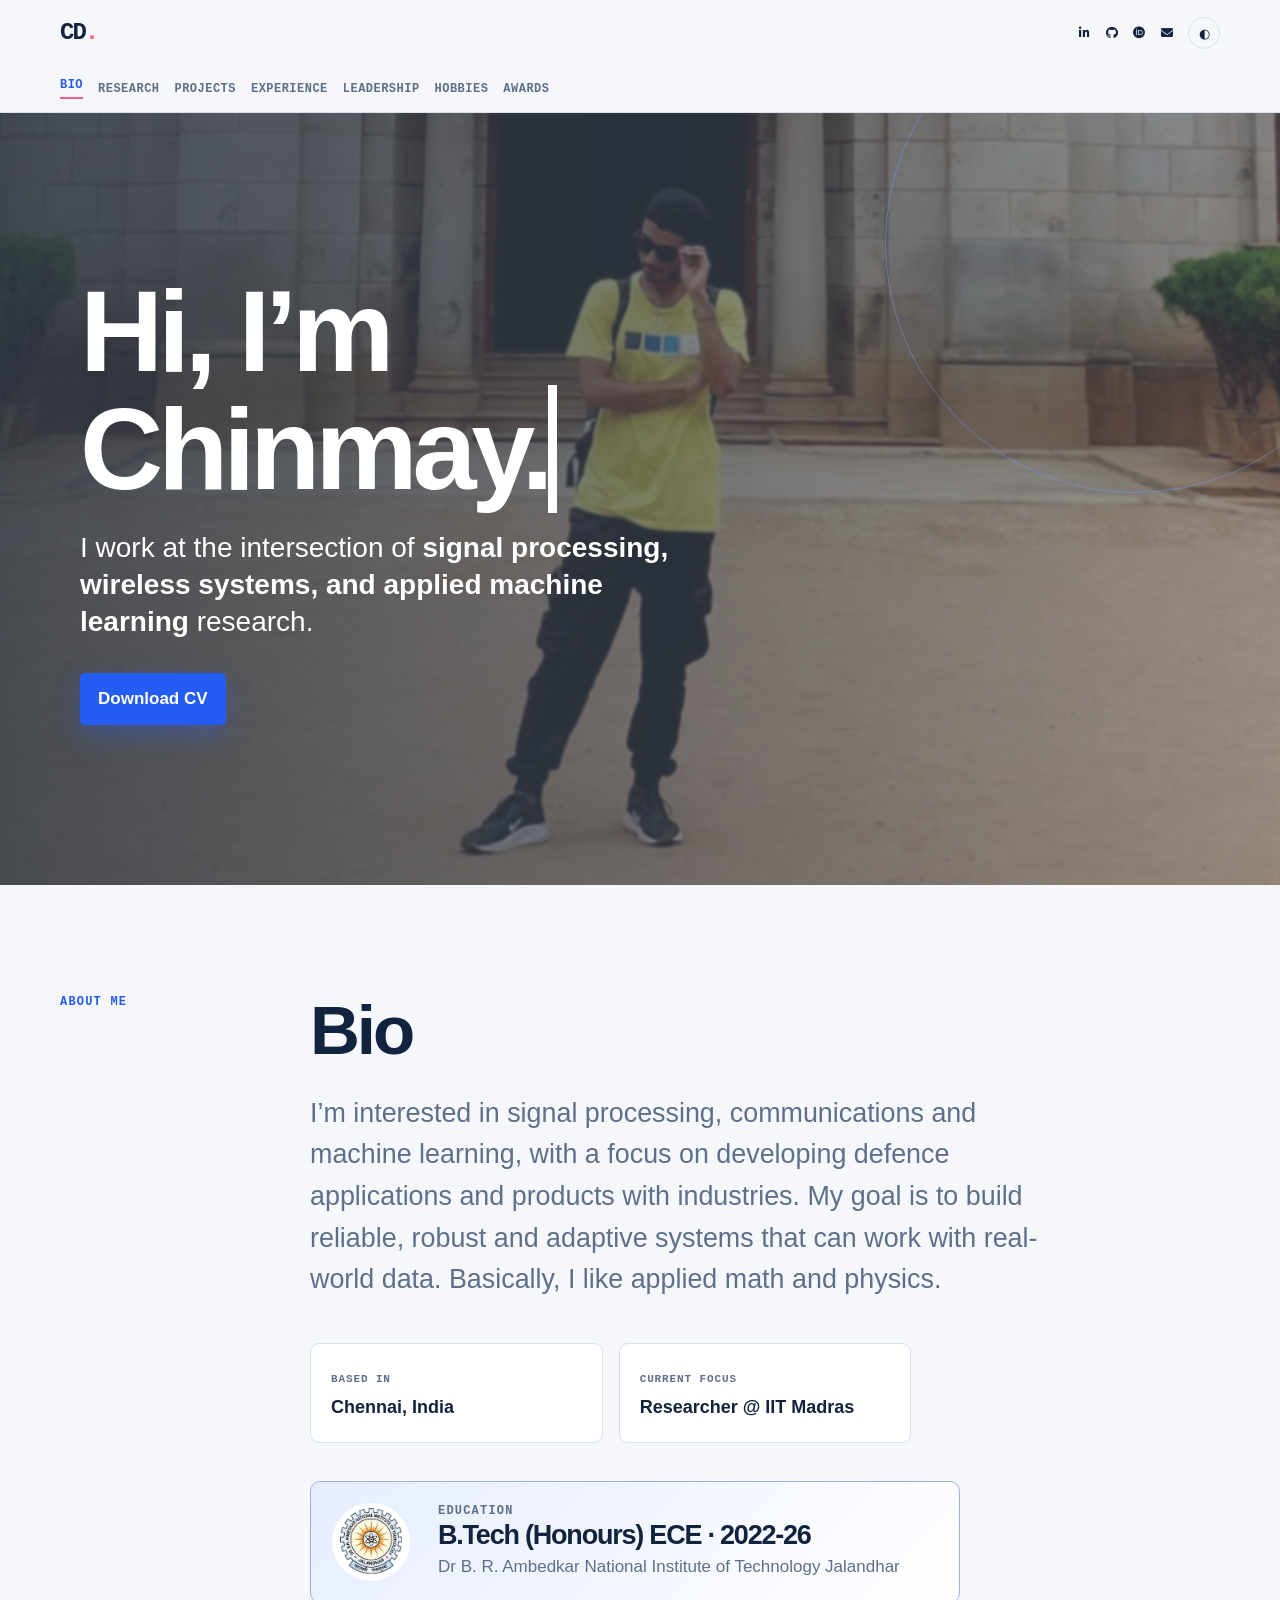
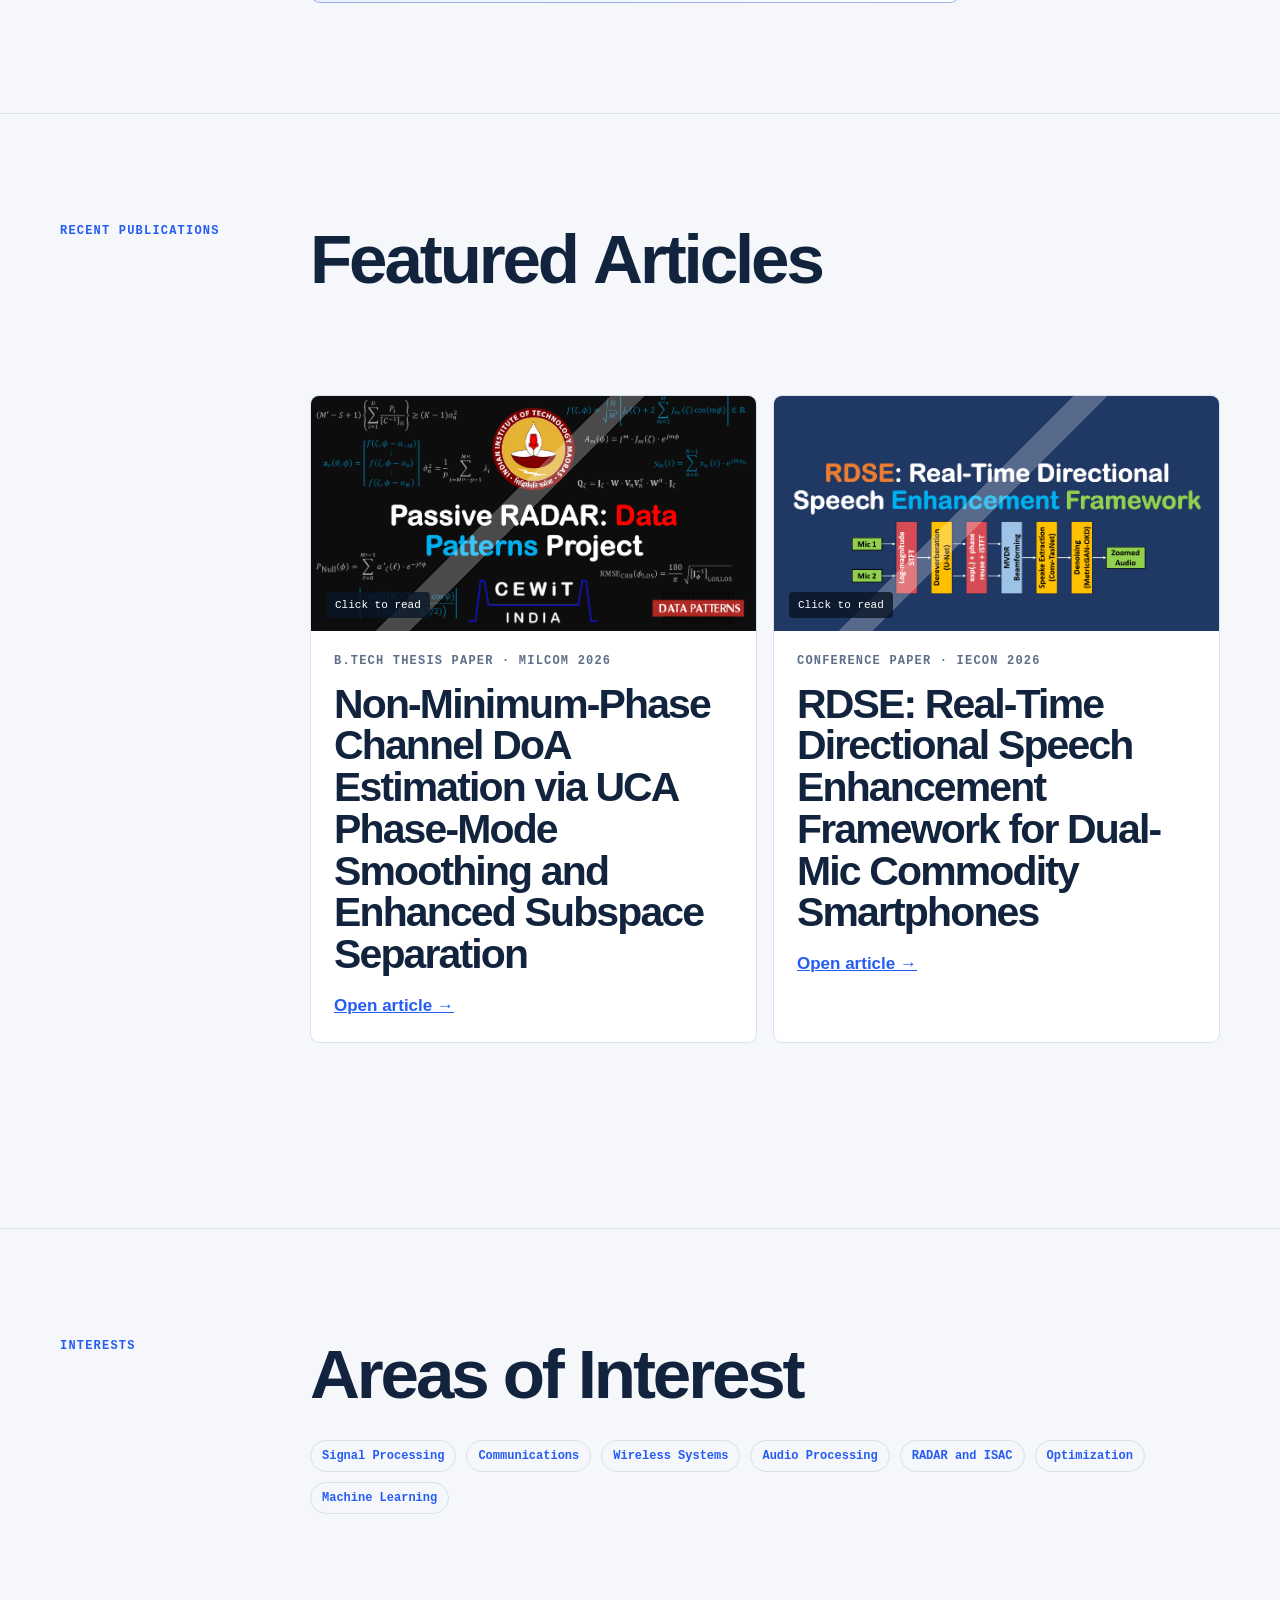
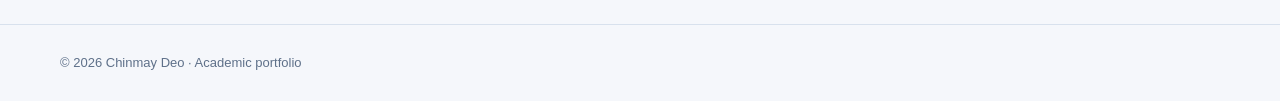
==== commit 0065a96f: "Fixed typo" ====
--- a/index.html
+++ b/index.html
@@ -180,7 +180,7 @@
                 <span class="tag">Audio Processing</span>
                 <span class="tag">RADAR and ISAC</span>
                 <span class="tag">Optimization</span>
-                <span class="tag">Machinne Learning</span>
+                <span class="tag">Machine Learning</span>
             </div>
         </div>
     </div>
@@ -194,4 +194,4 @@
 
     <script src="script.js"></script>
 </body>
-</html>+</html>
